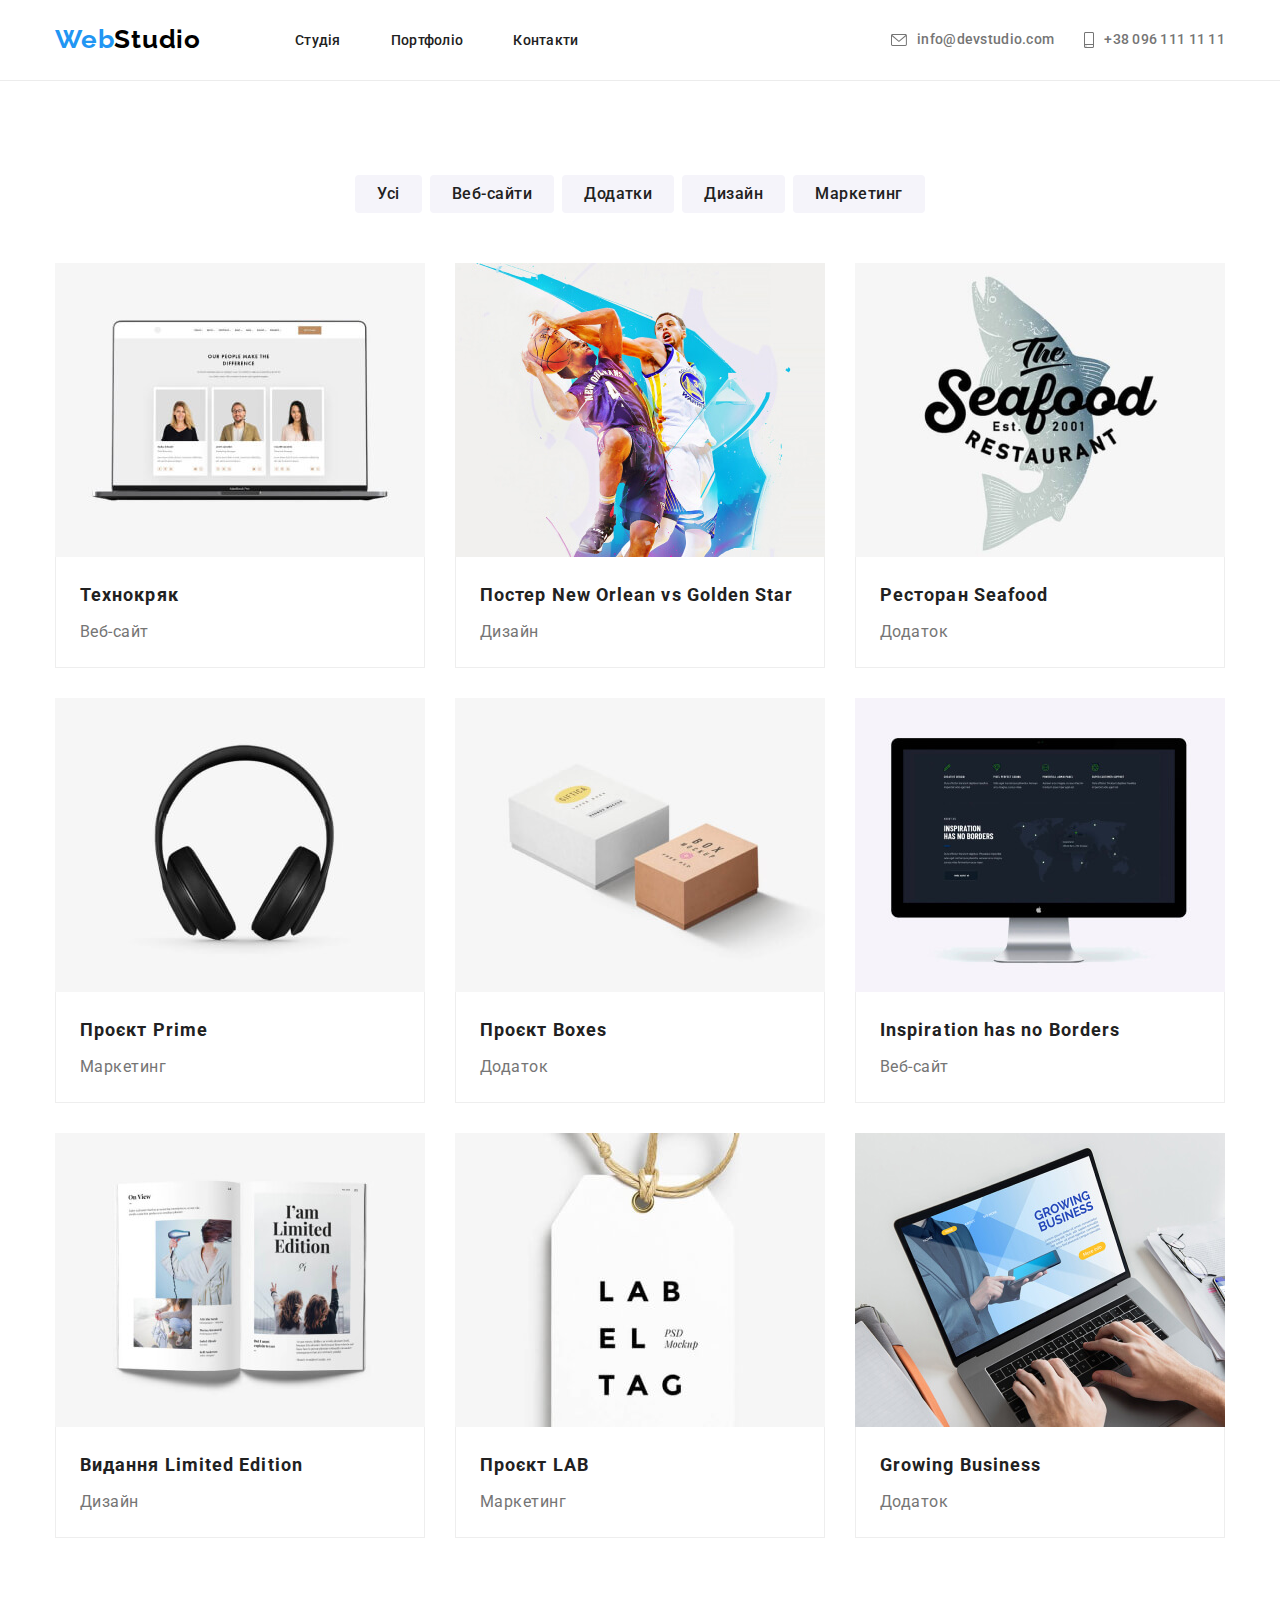
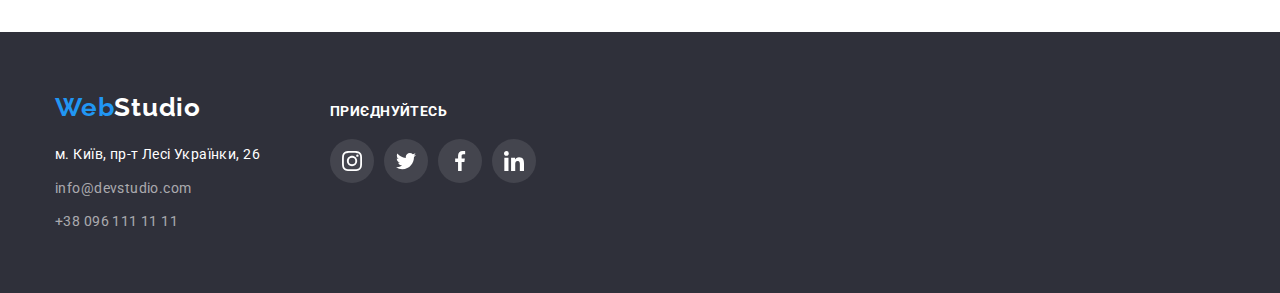
==== portfolio.html @ efcede11 "Initial commit" ====
<!DOCTYPE html>
<html lang="uk">

<head>
    <meta charset="UTF-8">
    <meta http-equiv="X-UA-Compatible" content="IE=edge">
    <meta name="viewport" content="width=device-width, initial-scale=1.0">
    <title>Portfolio</title>
    <link rel="preconnect" href="https://fonts.googleapis.com">
    <link rel="preconnect" href="https://fonts.gstatic.com" crossorigin>
    <link href="https://fonts.gstatic.com" rel="styleshheet">
    <link
        href="https://fonts.googleapis.com/css2?family=Raleway:wght@700&family=Roboto:wght@400;500;700;900&display=swap"
        rel="stylesheet">
    <link rel="stylesheet"
        href="https://cdnjs.cloudflare.com/ajax/libs/modern-normalize/1.0.0/modern-normalize.min.css">
    <link rel="stylesheet" href="./css/styles.css">
    <link rel="stylesheet" href="./css/styles.css">
</head>


<!--head-->

<header class="border">

    <div class="container">
        <nav class="menu">
            <a class="logo-sait" href="./index.html"> <span style="color: #2196F3;">Web</span>Studio
            </a>
            <ul class="nav-item">
                <li class="item"><a class="nav-item-text" href="./index.html">Студія</a></li>
                <li class="item"><a class="nav-item-text" href="./portfolio.html">Портфоліо</a></li>
                <li class="item"><a class="nav-item-text" href="#">Контакти</a></li>
            </ul>

            <ul class="conts">

                <li class="contacts-item">

                    <a class="contacts-text" href="mailto:info@devstudio.com">
                        <svg class="icon-heder wewr " Width="16" Height="12">
                            <use href="./img/symbol-defs.svg#icon-mail"></use>
                        </svg>

                        info@devstudio.com
                    </a>
                </li>

                <li class="contacts-item">

                    <a class="contacts-text" href="tel:+380961111111">
                        <svg class="icon-heder wewr " Width="10" Height="16">
                            <use href="./img/symbol-defs.svg#icon-tel"></use>
                        </svg>
                        +38 096 111 11 11
                    </a>
                </li>
            </ul>
        </nav>
    </div>

</header>


<main>
    <section class="prodjects">

        <div class=container>
            <ul class="batton-portfolio">
                <li class="qq"><button class="portfolio-batton" type="button">Усі</button></li>
                <li class="qq"><button class="portfolio-batton" type="button">Веб-сайти</button></li>
                <li class="qq"><button class="portfolio-batton" type="button">Додатки</button></li>
                <li class="qq"><button class="portfolio-batton" type="button">Дизайн</button></li>
                <li class="qq"><button class="portfolio-batton" type="button">Маркетинг</button></li>
            </ul>

            <ul class="img">

                <li class="img-shad">
                    <a class="img-shad-top" href="#" target="_blank">
                        <img class="img-top" src="./img/texnocryk.jpg" alt="технокряк" width="370" height="294">
                        <div class="img-structur">
                            <h3 class="project-text">Технокряк</h3>
                            <p class="work">Веб-сайт</p>
                        </div>
                    </a>
                </li>

                <li class="img-shad">
                    <a class="img-shad-top" href="#" target="_blank">
                        <img class="img-top" src="./img/basketball.jpg" alt="баскетбол" width="370" height="294">
                        <div class="img-structur">
                            <h3 class="project-text">Постер New Orlean vs Golden Star</h3>
                            <p class="work">Дизайн</p>
                        </div>
                    </a>
                </li>


                <li class="img-shad">
                    <a class="img-shad-top" href="#" target="_blank">
                        <img class="img-top" src="./img/seafood.jpg" alt="морськаеда" width="370" height="294">
                        <div class="img-structur">
                            <h3 class="project-text">Ресторан Seafood</h3>
                            <p class="work">Додаток</p>
                        </div>
                    </a>
                </li>

                <li class="img-shad">
                    <a class="img-shad-top" href="#" target="_blank">
                        <img class="img-top" src="./img/headphones.jpg" alt="навушники" width="370" height="294">
                        <div class="img-structur">
                            <h3 class="project-text">Проєкт Prime</h3>
                            <p class="work">Маркетинг</p>
                        </div>
                    </a>

                </li>

                <li class="img-shad">
                    <a class="img-shad-top" href="#" target="_blank">
                        <img class="img-top" src="./img/boxes.jpg" alt="коробки" width="370" height="294">
                        <div class="img-structur">
                            <h3 class="project-text">Проєкт Boxes</h3>
                            <p class="work">Додаток</p>
                        </div>
                    </a>

                </li>

                <li class="img-shad">
                    <a class="img-shad-top" href="#" target="_blank">
                        <img class="img-top" src="./img/imac.jpg" alt="аймак" width="370" height="294">
                        <div class="img-structur">
                            <h3 class="project-text">Inspiration has no Borders</h3>
                            <p class="work">Веб-сайт</p>
                        </div>
                    </a>
                </li>

                <li class="img-shad">
                    <a class="img-shad-top" href="#" target="_blank">
                        <img class="img-top" src="./img/book.jpg" alt="книга" width="370" height="294">
                        <div class="img-structur">
                            <h3 class="project-text">Видання Limited Edition</h3>
                            <p class="work">Дизайн</p>
                        </div>
                    </a>
                </li>

                <li class="img-shad">
                    <a class="img-shad-top" href="#" target="_blank">
                        <img class="img-top" src="./img/lab.jpg" alt="лаб" width="370" height="294">
                        <div class="img-structur">
                            <h3 class="project-text">Проєкт LAB</h3>
                            <p class="work">Маркетинг</p>
                        </div>
                    </a>
                </li>

                <li class="img-shad">
                    <a class="img-shad-top" href="#" target="_blank">
                        <img class="img-top" src="./img/notebook.jpg" alt="ноутбук" width="370" height="294">
                        <div class="img-structur">
                            <h3 class="project-text">Growing Business</h3>
                            <p class="work">Додаток</p>
                        </div>
                    </a>
                </li>

            </ul>
        </div>
    </section>


</main>

<footer class="address">
    <div class="container">
        <div class="footer-socials">
            <div class="adress-items">
                <a class="logo-nav-address" href="./index.html"> <span style="color: #2196F3;">Web</span>Studio </a>


                <ul class="contacts">
                    <li class="cont"><a class="cont-address-text" href="https://goo.gl/maps/hf1jpu9bbmZNbc6U8"
                            target="_blank" rel="noopener norreffer">м. Київ, пр-т Лесі
                            Українки, 26</a></li>
                    <li class="cont"><a class="cont-mail-text" href="mailto:info@devstudio.com">info@devstudio.com</a>
                    </li>
                    <li class="cont"><a class="cont-tel-tex" href="tel:+380961111111">+38 096 111 11 11</a></li>
                </ul>


            </div>



            <div class="conect-items">
                <p>приєднуйтесь</p>
                <ul class="connect-list">
                    <li class="connect-item">
                        <a href="#" class="connect-link">

                            <svg width=20 height=20>
                                <use href="./img/symbol-social.svg#icon-instagram"></use>
                            </svg>

                        </a>
                    </li>

                    <li class="connect-item">
                        <a href="#" class="connect-link">

                            <svg width=20 height=20>
                                <use href="./img/symbol-social.svg#icon-twitter"></use>
                            </svg>

                        </a>
                    </li>

                    <li class="connect-item">
                        <a href="#" class="connect-link">

                            <svg width=20 height=20>
                                <use href="./img/symbol-social.svg#icon-facebook"></use>
                            </svg>

                        </a>
                    </li>

                    <li class="connect-item">
                        <a href="#" class="connect-link">

                            <svg width=20 height=20>
                                <use href="./img/symbol-social.svg#icon-linkedin"></use>
                            </svg>

                        </a>
                    </li>


                </ul>


            </div>
        </div>

</footer>

</body>

</html>
---- css/styles.css ----
:root {
  --best-color1: #2196f3;
  --best-color2: #f5f5f5;
  --best-color3: #212121;
  --best-color4: #757575;
  --best-color5: #f5f4fa;
  --best-color6: #2f303a;
  --best-color7: #000000;
  --best-color8: #ffffff;
  --best-color9: #ffffff99;
  --best-color10: #e60909;
}

/* reset */
h1,
h2,
h3,
h4,
h5,
h6,
p,
ul {
  margin: 0;
  padding: 0;
}
body {
  background-color: var(--best-color8);
  font-family: "Roboto", sans-serif;
  color: var(--best-color3);
  text-decoration: none;
}
.border {
  border-bottom-width: 1px;
  border-bottom-style: solid;
  border-bottom-color: #ececec;
}

.container {
  width: 1200px;
  margin: 0 auto;
  padding-left: 15px;
  padding-right: 15px;
}
.menu {
  display: flex;
  align-items: center;
  margin: auto;
}

.logo-sait {
  padding-top: 24px;
  padding-bottom: 25px;
  display: flex;
  font-family: "Raleway", sans-serif;
  font-size: 26px;
  font-weight: 700;
  line-height: 1.19;
  letter-spacing: 0.03em;
  color: var(--best-color7);
  text-decoration: none;
  font-style: normal;
  line-height: 31px;
}

.nav-item {
  margin-left: 94px;
  font-weight: 500;
  align-items: center;
  display: flex;
  list-style-type: none;
}
.nav-item-text {
  font-family: "Roboto", sans-serif;
  text-decoration: none;
  color: var(--best-color3);
  font-style: normal;
  font-size: 14px;
  line-height: 1.14;
  letter-spacing: 0.02em;
}
.nav-item .item + .item {
  margin-left: 50px;
}
.nav-item-text:focus {
  color: var(--best-color1);
}
.nav-item-text:hover {
  color: var(--best-color1);
}

/* mail-tel*/

.conts {
  margin-left: auto;
  display: flex;
  align-items: center;
}
.conts .contacts-item + .contacts-item{
margin-left: 30px;
}

.conect-items {
  display: inline-block;
  text-decoration: none;
  
}

.contacts-text {
  fill: #757575;
  display: flex;
  align-items: center;
  text-decoration: none;
  font-family: "Roboto", sans-serif;
  font-size: 14px;
  font-weight: 500;
  line-height: 1.14;
  letter-spacing: 0.02em;
  text-align: left;
  color: var(--best-color4);
}


li.contacts-item {
  list-style-type: none;
}

.icon-heder {
  color: #757575;
  display: flex;
  align-items: center;
}
.wewr{
  margin-right: 10px;
}
.contacts-text:hover {
  fill: #2196f3;
  color: var(--best-color1);
}

.contacts-text:focus {
  fill: #2196f3;
  color: var(--best-color1);
}
.hero-section {
}
.hero-section {
  background-color:#c4c4c4;
  background-image:linear-gradient(rgba(47, 48, 58, 0.4), rgba( 47, 48, 58, 0.4)), url(../img/team.jpg);
  border-top-width: 3px;
  display: block;
  text-align: center;
  padding-top: 200px;
  padding-bottom: 200px;
  margin: 0 auto;
}

.hero-text {
  text-transform: uppercase;
  color: white;
  font-size: 44px;
  font-weight: 900;
  line-height: 1.36;
  letter-spacing: 0.06em;
  text-align: center;
  max-width: 696px;
  margin: auto;
}

/* Ефективні рішення для вашого бізнесу */
.main-batton {
  background-color: var(--best-color6);
  display: block;
  margin: 0 auto;
  font-family: "roboto";
  border-radius: 4px;
  background-color: var(--best-color1);
  border-color: var(--brand-color1);
  color: var(--best-color2);
  padding: 15px 32px;
  font-size: 16px;
  font-weight: 700;
  line-height: 1.87;
  letter-spacing: 0.06em;
  text-align: center;
  text-decoration: none;
  cursor: pointer;
  text-decoration: none;
  margin-top: 30px;
  border: none;
  box-shadow: 0px 4px 4px rgba(0, 0, 0, 0.15);
}
.main-batton:focus {
  border-radius: 4px;
  background-color: #188ce8;
}
.main-batton:hover {
  background-color: #188ce8;
  box-shadow: 0px 4px 4px rgba(0, 0, 0, 0.15);
}
.main-batton:active {
  background-color: #188ce8;
}

.marker {
  gap: 30px;
  display: flex;
  list-style-type: none;
}
.peculiarities {
  padding-bottom: 94px;
  padding-top: 94px;
  display: block;
}

/*Чим ми займаємося */

.icon-rectangle {
  padding: 25px 102px 25px 102px;
  width: 270px;
  height: 120px;
  background: #f5f4fa;
  border-radius: 4px;
}
.What {
  padding-bottom: 94px;
}
.h3-text {
  margin-top: 30px;
  font-family: "Roboto", sans-serif;
  font-size: 14px;
  font-weight: 700;
  line-height: 1.14;
  letter-spacing: 0.03em;
  text-align: left;
  color: var(--best-color3);
  text-transform: uppercase;
  margin-bottom: 10px;
}

.p {
  font-family: "Roboto", sans-serif;
  font-size: 14px;
  line-height: 1.71;
  letter-spacing: 0.03em;
  text-align: left;
  color: var(--best-color4);
  width: 270px;
}
.foto {
  gap: 30px;
}
.h2-text {
  margin-bottom: 50px;
  font-family: "Roboto", sans-serif;
  font-size: 36px;
  font-weight: 700;
  line-height: 1.16;
  letter-spacing: 0.03em;
  text-align: center;
  color: var(--best-color3);
  text-align: center;
}

.product-thumb {
  position: relative;
}

.product-thumb::before {
  display: inline-block;
  position: absolute;
  content: "";
  width: 100%;
  height: 70px;
  bottom: 0%;
  background-color: rgba(47, 48, 58, 0.8);
}
.decor-img {
  width: 156px;
  height: 16px;
  display: inline-block;
  bottom: 0%;

  font-family: "Roboto";
  font-style: normal;
  font-weight: 700;
  font-size: 14px;
  line-height: 16px;
  text-align: center;
  letter-spacing: 0.03em;
  text-transform: uppercase;

  color: red;

  position: absolute;
}

/* Наша команда*/

.team {
  padding-top: 94px;
  padding-bottom: 94px;
}

.team-foto {
  box-shadow: 0px 1px 3px rgba(0, 0, 0, 0.12), 0px 1px 1px rgba(0, 0, 0, 0.14),
    0px 2px 1px rgba(0, 0, 0, 0.2);
  border-radius: 0px 0px 4px 4px;
  background-color: #ffffff;
  list-style-type: none;
}
.rrr {
  gap: 30px;
  display: flex;
}
.our-team {
  font-family: "Roboto", sans-serif;
  font-size: 36px;
  font-weight: 700;
  line-height: 1.16;
  letter-spacing: 0.03em;
  text-align: center;
  color: var(--best-color3);
  margin-bottom: 50px;
}
.name-team {
  padding-top: 30px;
  margin-bottom: 10px;
  font-family: "Roboto", sans-serif;
  font-size: 16px;
  font-weight: 500;
  line-height: 1.18;
  letter-spacing: 0.03em;
  text-align: center;
  color: var(--best-color3);
}
.team-professions {
  font-family: "Roboto", sans-serif;
  font-size: 16px;
  font-weight: 400;
  line-height: 1.18;
  letter-spacing: 0.03em;
  text-align: center;
  color: var(--best-color4);
}
.address {
  padding-top: 60px;
  padding-bottom: 60px;
  background-color: var(--best-color6);
}
.logo-nav-address {
  font-family: "Raleway", sans-serif;
  font-size: 26px;
  font-weight: 700;
  line-height: 1.19;
  letter-spacing: 0.03em;
  text-align: left;
  color: var(--best-color8);
  text-decoration: none;
  font-style: normal;
  margin-bottom: 20px;
  display: block;
}
.contacts {
  list-style-type: none;
  font-style: normal;
  display: block;
}

.cont-address-text {
  text-decoration: none;
  font-family: "Roboto", sans-serif;
  font-size: 14px;
  font-weight: 400;
  line-height: 1.71;
  letter-spacing: 0.03em;
  text-align: left;
  color: var(--best-color8);
}
.contacts :not(:last-child) {
  margin-bottom: 9px;
}

.cont-mail-text {
  text-decoration: none;
  height: 21px;
  width: 231px;
  left: 215px;
  top: 2235px;
  border-radius: nullpx;
  color: var(--best-color9);
  font-family: "Roboto", sans-serif;
  font-style: normal;
  font-weight: 400;
  font-size: 14px;
  line-height: 24px;
  letter-spacing: 0.03em;
}
.cont-tel-tex {
  text-decoration: none;
  height: 21px;
  width: 231px;
  left: 215px;
  top: 2235px;
  border-radius: nullpx;
  color: var(--best-color9);
  font-family: "Roboto", sans-serif;
  font-style: normal;
  font-weight: 400;
  font-size: 14px;
  line-height: 24px;

  letter-spacing: 0.03em;
}
.batton-portfolio {
  display: block;
  justify-content: center;
  display: flex;
  list-style-type: none;
  margin-bottom: 50px;
}
.prodjects {
  padding-top: 94px;
  padding-bottom: 94px;
}
.portfolio-batton:hover {
  color: var(--best-color8);
  background-color: var(--best-color1);
}
.portfolio-batton:active {
  cursor: pointer;
  color: var(--best-color8);
  background-color: var(--best-color1);
  font-family: "Roboto", sans-serif;
  font-size: 16px;
  font-weight: 500;
  line-height: 1.62;
  letter-spacing: 0.03em;
  text-align: center;
  border-style: none;
}
.portfolio-batton {
  border-radius: 4px;
  padding-left: 22px;
  padding-right: 22px;
  padding-top: 6px;
  padding-bottom: 6px;
  background-color: var(--best-color5);
  font-family: "Roboto", sans-serif;
  font-size: 16px;
  font-weight: 500;
  line-height: 1.62;
  letter-spacing: 0.03em;
  text-align: center;
  color: var(--best-color3);
  cursor: pointer;
  border: none;
}
.portfolio-batton:hover {
  box-shadow: 0px 3px 1px rgba(0, 0, 0, 0.1), 0px 1px 2px rgba(0, 0, 0, 0.08),
    0px 2px 2px rgba(0, 0, 0, 0.12);
}
.batton-portfolio .qq + .qq {
  margin-left: 8px;
}
.portfolio-batton:focus {
  border-radius: 4px;
  color: var(--best-color8);
  background-color: var(--best-color1);
}

.img {
  flex-wrap: wrap;
  display: flex;
  list-style-type: none;
  gap: 30px;
}
.img-shad-top {
  list-style-type: none;
  text-decoration: none;
  display: block;
}
.img-shad-top:hover {
  box-shadow: 0px 1px 1px rgba(0, 0, 0, 0.12), 0px 4px 4px rgba(0, 0, 0, 0.06),
    1px 4px 6px rgba(0, 0, 0, 0.16);
}

.img-shad-top:focus {
  box-shadow: 0px 1px 1px rgba(0, 0, 0, 0.12), 0px 4px 4px rgba(0, 0, 0, 0.06),
    1px 4px 6px rgba(0, 0, 0, 0.16);
}

.img-top {
  display: block;
  max-width: 100%;
  height: auto;
}
.img-structur {
  padding: 20px 24px;
  border: 1px solid #eeeeee;
  border-top: none;
}
.project-text {
  font-family: "Roboto", sans-serif;
  font-size: 18px;
  font-weight: 700;
  line-height: 2;
  letter-spacing: 0.06em;
  text-align: left;
  color: var(--best-color3);
}
.work {
  margin-top: 4px;
  font-family: "Roboto", sans-serif;
  font-size: 16px;
  font-weight: 400;
  line-height: 1.87;
  letter-spacing: 0.03em;
  text-align: left;
  color: var(--best-color4);
}

.foto {
  display: flex;
  list-style-type: none;
}
.team {
  background-color: var(--best-color5);
}

.one {
  flex: content;
}

.clients-list {
  display: flex;
  justify-content: center;
  align-items: center;
  gap: 30px;
  list-style: none;
  margin: 0;
  padding: 0;
  border: 0;
  font-size: 100%;
  font: inherit;
  vertical-align: baseline;
}
.clients {
}
/* постійнй кклієнти*/

.ikn {
  padding-top: 94px;
  padding-bottom: 94px;
}

.ikns {
  margin-bottom: 50px;
  text-align: center;
  font-family: "Roboto";
  font-style: normal;
  font-weight: 700;
  font-size: 36px;
  line-height: 42px;
  text-align: center;
  letter-spacing: 0.03em;

  color: #212121;
}

.clients-link {
  cursor: pointer;
  border: 1px solid #afb1b8;
  border-radius: 4px;
  display: flex;
  justify-content: center;
  align-items: center;
  fill: #afb1b8;
  width: 170px;
  height: 92px;
}
.clients-link:focus {
  border: 1px solid #2196f3;
  fill: #2196f3;
}
.clients-link:hover {
  border: 1px solid #2196f3;
  fill: #2196f3;
}

.team-socials {
  gap: 10px;
  list-style: none;
  display: flex;
  justify-content: center;
  margin: 16px 0px 30px 0px;
}
.team-socials-item {
  width: 44px;
  height: 44px;
}
.team-socials-link {
  display: flex;
  justify-content: center;
  align-items: center;
  width: 100%;
  height: 100%;
  background-color: #ffffff;
  border-radius: 50%;
}
.team-socials-icon {
  fill: #afb1b8;
}
.team-socials-icon:hover {
  fill: #ffffff;
}
.team-socials-link:hover {
  background-color: #2196f3;
}
.team-socials-link:hover .team-socials-icon {
  fill: #ffffff;
}
.team-socials-link:focus .team-socials-icon {
  fill: #ffffff;
}
.team-socials-link:focus {
  background-color: #2196f3;
}

.footer-socials {
  display: flex;
  align-items: baseline;
}

.adress-items {
margin-right: 70px;
}
.conect-items  {
  color: white;
  text-transform: uppercase;
  font-family: Roboto;
  font-size: 14px;
  font-weight: 700;
  line-height: 16px;
  letter-spacing: 0.03em;
  text-align: left;
}
.connect-list {
  list-style: none;
  display: flex;
  margin-top: 20px;
  gap: 10px;
}
.connect-link {
  fill: white;
  border-radius: 50%;
  background-color: #ffffff1a;
  padding: 12;
  display: flex;
  padding: 12px;
  margin: 0px;
}
.connect-link:hover {
  background-color: #2196f3;
}
.connect-link:focus {
  background-color: #2196f3;
}
---- css/styles.css ----
:root {
  --best-color1: #2196f3;
  --best-color2: #f5f5f5;
  --best-color3: #212121;
  --best-color4: #757575;
  --best-color5: #f5f4fa;
  --best-color6: #2f303a;
  --best-color7: #000000;
  --best-color8: #ffffff;
  --best-color9: #ffffff99;
  --best-color10: #e60909;
}

/* reset */
h1,
h2,
h3,
h4,
h5,
h6,
p,
ul {
  margin: 0;
  padding: 0;
}
body {
  background-color: var(--best-color8);
  font-family: "Roboto", sans-serif;
  color: var(--best-color3);
  text-decoration: none;
}
.border {
  border-bottom-width: 1px;
  border-bottom-style: solid;
  border-bottom-color: #ececec;
}

.container {
  width: 1200px;
  margin: 0 auto;
  padding-left: 15px;
  padding-right: 15px;
}
.menu {
  display: flex;
  align-items: center;
  margin: auto;
}

.logo-sait {
  padding-top: 24px;
  padding-bottom: 25px;
  display: flex;
  font-family: "Raleway", sans-serif;
  font-size: 26px;
  font-weight: 700;
  line-height: 1.19;
  letter-spacing: 0.03em;
  color: var(--best-color7);
  text-decoration: none;
  font-style: normal;
  line-height: 31px;
}

.nav-item {
  margin-left: 94px;
  font-weight: 500;
  align-items: center;
  display: flex;
  list-style-type: none;
}
.nav-item-text {
  font-family: "Roboto", sans-serif;
  text-decoration: none;
  color: var(--best-color3);
  font-style: normal;
  font-size: 14px;
  line-height: 1.14;
  letter-spacing: 0.02em;
}
.nav-item .item + .item {
  margin-left: 50px;
}
.nav-item-text:focus {
  color: var(--best-color1);
}
.nav-item-text:hover {
  color: var(--best-color1);
}

/* mail-tel*/

.conts {
  margin-left: auto;
  display: flex;
  align-items: center;
}
.conts .contacts-item + .contacts-item{
margin-left: 30px;
}

.conect-items {
  display: inline-block;
  text-decoration: none;
  
}

.contacts-text {
  fill: #757575;
  display: flex;
  align-items: center;
  text-decoration: none;
  font-family: "Roboto", sans-serif;
  font-size: 14px;
  font-weight: 500;
  line-height: 1.14;
  letter-spacing: 0.02em;
  text-align: left;
  color: var(--best-color4);
}


li.contacts-item {
  list-style-type: none;
}

.icon-heder {
  color: #757575;
  display: flex;
  align-items: center;
}
.wewr{
  margin-right: 10px;
}
.contacts-text:hover {
  fill: #2196f3;
  color: var(--best-color1);
}

.contacts-text:focus {
  fill: #2196f3;
  color: var(--best-color1);
}
.hero-section {
}
.hero-section {
  background-color:#c4c4c4;
  background-image:linear-gradient(rgba(47, 48, 58, 0.4), rgba( 47, 48, 58, 0.4)), url(../img/team.jpg);
  border-top-width: 3px;
  display: block;
  text-align: center;
  padding-top: 200px;
  padding-bottom: 200px;
  margin: 0 auto;
}

.hero-text {
  text-transform: uppercase;
  color: white;
  font-size: 44px;
  font-weight: 900;
  line-height: 1.36;
  letter-spacing: 0.06em;
  text-align: center;
  max-width: 696px;
  margin: auto;
}

/* Ефективні рішення для вашого бізнесу */
.main-batton {
  background-color: var(--best-color6);
  display: block;
  margin: 0 auto;
  font-family: "roboto";
  border-radius: 4px;
  background-color: var(--best-color1);
  border-color: var(--brand-color1);
  color: var(--best-color2);
  padding: 15px 32px;
  font-size: 16px;
  font-weight: 700;
  line-height: 1.87;
  letter-spacing: 0.06em;
  text-align: center;
  text-decoration: none;
  cursor: pointer;
  text-decoration: none;
  margin-top: 30px;
  border: none;
  box-shadow: 0px 4px 4px rgba(0, 0, 0, 0.15);
}
.main-batton:focus {
  border-radius: 4px;
  background-color: #188ce8;
}
.main-batton:hover {
  background-color: #188ce8;
  box-shadow: 0px 4px 4px rgba(0, 0, 0, 0.15);
}
.main-batton:active {
  background-color: #188ce8;
}

.marker {
  gap: 30px;
  display: flex;
  list-style-type: none;
}
.peculiarities {
  padding-bottom: 94px;
  padding-top: 94px;
  display: block;
}

/*Чим ми займаємося */

.icon-rectangle {
  padding: 25px 102px 25px 102px;
  width: 270px;
  height: 120px;
  background: #f5f4fa;
  border-radius: 4px;
}
.What {
  padding-bottom: 94px;
}
.h3-text {
  margin-top: 30px;
  font-family: "Roboto", sans-serif;
  font-size: 14px;
  font-weight: 700;
  line-height: 1.14;
  letter-spacing: 0.03em;
  text-align: left;
  color: var(--best-color3);
  text-transform: uppercase;
  margin-bottom: 10px;
}

.p {
  font-family: "Roboto", sans-serif;
  font-size: 14px;
  line-height: 1.71;
  letter-spacing: 0.03em;
  text-align: left;
  color: var(--best-color4);
  width: 270px;
}
.foto {
  gap: 30px;
}
.h2-text {
  margin-bottom: 50px;
  font-family: "Roboto", sans-serif;
  font-size: 36px;
  font-weight: 700;
  line-height: 1.16;
  letter-spacing: 0.03em;
  text-align: center;
  color: var(--best-color3);
  text-align: center;
}

.product-thumb {
  position: relative;
}

.product-thumb::before {
  display: inline-block;
  position: absolute;
  content: "";
  width: 100%;
  height: 70px;
  bottom: 0%;
  background-color: rgba(47, 48, 58, 0.8);
}
.decor-img {
  width: 156px;
  height: 16px;
  display: inline-block;
  bottom: 0%;

  font-family: "Roboto";
  font-style: normal;
  font-weight: 700;
  font-size: 14px;
  line-height: 16px;
  text-align: center;
  letter-spacing: 0.03em;
  text-transform: uppercase;

  color: red;

  position: absolute;
}

/* Наша команда*/

.team {
  padding-top: 94px;
  padding-bottom: 94px;
}

.team-foto {
  box-shadow: 0px 1px 3px rgba(0, 0, 0, 0.12), 0px 1px 1px rgba(0, 0, 0, 0.14),
    0px 2px 1px rgba(0, 0, 0, 0.2);
  border-radius: 0px 0px 4px 4px;
  background-color: #ffffff;
  list-style-type: none;
}
.rrr {
  gap: 30px;
  display: flex;
}
.our-team {
  font-family: "Roboto", sans-serif;
  font-size: 36px;
  font-weight: 700;
  line-height: 1.16;
  letter-spacing: 0.03em;
  text-align: center;
  color: var(--best-color3);
  margin-bottom: 50px;
}
.name-team {
  padding-top: 30px;
  margin-bottom: 10px;
  font-family: "Roboto", sans-serif;
  font-size: 16px;
  font-weight: 500;
  line-height: 1.18;
  letter-spacing: 0.03em;
  text-align: center;
  color: var(--best-color3);
}
.team-professions {
  font-family: "Roboto", sans-serif;
  font-size: 16px;
  font-weight: 400;
  line-height: 1.18;
  letter-spacing: 0.03em;
  text-align: center;
  color: var(--best-color4);
}
.address {
  padding-top: 60px;
  padding-bottom: 60px;
  background-color: var(--best-color6);
}
.logo-nav-address {
  font-family: "Raleway", sans-serif;
  font-size: 26px;
  font-weight: 700;
  line-height: 1.19;
  letter-spacing: 0.03em;
  text-align: left;
  color: var(--best-color8);
  text-decoration: none;
  font-style: normal;
  margin-bottom: 20px;
  display: block;
}
.contacts {
  list-style-type: none;
  font-style: normal;
  display: block;
}

.cont-address-text {
  text-decoration: none;
  font-family: "Roboto", sans-serif;
  font-size: 14px;
  font-weight: 400;
  line-height: 1.71;
  letter-spacing: 0.03em;
  text-align: left;
  color: var(--best-color8);
}
.contacts :not(:last-child) {
  margin-bottom: 9px;
}

.cont-mail-text {
  text-decoration: none;
  height: 21px;
  width: 231px;
  left: 215px;
  top: 2235px;
  border-radius: nullpx;
  color: var(--best-color9);
  font-family: "Roboto", sans-serif;
  font-style: normal;
  font-weight: 400;
  font-size: 14px;
  line-height: 24px;
  letter-spacing: 0.03em;
}
.cont-tel-tex {
  text-decoration: none;
  height: 21px;
  width: 231px;
  left: 215px;
  top: 2235px;
  border-radius: nullpx;
  color: var(--best-color9);
  font-family: "Roboto", sans-serif;
  font-style: normal;
  font-weight: 400;
  font-size: 14px;
  line-height: 24px;

  letter-spacing: 0.03em;
}
.batton-portfolio {
  display: block;
  justify-content: center;
  display: flex;
  list-style-type: none;
  margin-bottom: 50px;
}
.prodjects {
  padding-top: 94px;
  padding-bottom: 94px;
}
.portfolio-batton:hover {
  color: var(--best-color8);
  background-color: var(--best-color1);
}
.portfolio-batton:active {
  cursor: pointer;
  color: var(--best-color8);
  background-color: var(--best-color1);
  font-family: "Roboto", sans-serif;
  font-size: 16px;
  font-weight: 500;
  line-height: 1.62;
  letter-spacing: 0.03em;
  text-align: center;
  border-style: none;
}
.portfolio-batton {
  border-radius: 4px;
  padding-left: 22px;
  padding-right: 22px;
  padding-top: 6px;
  padding-bottom: 6px;
  background-color: var(--best-color5);
  font-family: "Roboto", sans-serif;
  font-size: 16px;
  font-weight: 500;
  line-height: 1.62;
  letter-spacing: 0.03em;
  text-align: center;
  color: var(--best-color3);
  cursor: pointer;
  border: none;
}
.portfolio-batton:hover {
  box-shadow: 0px 3px 1px rgba(0, 0, 0, 0.1), 0px 1px 2px rgba(0, 0, 0, 0.08),
    0px 2px 2px rgba(0, 0, 0, 0.12);
}
.batton-portfolio .qq + .qq {
  margin-left: 8px;
}
.portfolio-batton:focus {
  border-radius: 4px;
  color: var(--best-color8);
  background-color: var(--best-color1);
}

.img {
  flex-wrap: wrap;
  display: flex;
  list-style-type: none;
  gap: 30px;
}
.img-shad-top {
  list-style-type: none;
  text-decoration: none;
  display: block;
}
.img-shad-top:hover {
  box-shadow: 0px 1px 1px rgba(0, 0, 0, 0.12), 0px 4px 4px rgba(0, 0, 0, 0.06),
    1px 4px 6px rgba(0, 0, 0, 0.16);
}

.img-shad-top:focus {
  box-shadow: 0px 1px 1px rgba(0, 0, 0, 0.12), 0px 4px 4px rgba(0, 0, 0, 0.06),
    1px 4px 6px rgba(0, 0, 0, 0.16);
}

.img-top {
  display: block;
  max-width: 100%;
  height: auto;
}
.img-structur {
  padding: 20px 24px;
  border: 1px solid #eeeeee;
  border-top: none;
}
.project-text {
  font-family: "Roboto", sans-serif;
  font-size: 18px;
  font-weight: 700;
  line-height: 2;
  letter-spacing: 0.06em;
  text-align: left;
  color: var(--best-color3);
}
.work {
  margin-top: 4px;
  font-family: "Roboto", sans-serif;
  font-size: 16px;
  font-weight: 400;
  line-height: 1.87;
  letter-spacing: 0.03em;
  text-align: left;
  color: var(--best-color4);
}

.foto {
  display: flex;
  list-style-type: none;
}
.team {
  background-color: var(--best-color5);
}

.one {
  flex: content;
}

.clients-list {
  display: flex;
  justify-content: center;
  align-items: center;
  gap: 30px;
  list-style: none;
  margin: 0;
  padding: 0;
  border: 0;
  font-size: 100%;
  font: inherit;
  vertical-align: baseline;
}
.clients {
}
/* постійнй кклієнти*/

.ikn {
  padding-top: 94px;
  padding-bottom: 94px;
}

.ikns {
  margin-bottom: 50px;
  text-align: center;
  font-family: "Roboto";
  font-style: normal;
  font-weight: 700;
  font-size: 36px;
  line-height: 42px;
  text-align: center;
  letter-spacing: 0.03em;

  color: #212121;
}

.clients-link {
  cursor: pointer;
  border: 1px solid #afb1b8;
  border-radius: 4px;
  display: flex;
  justify-content: center;
  align-items: center;
  fill: #afb1b8;
  width: 170px;
  height: 92px;
}
.clients-link:focus {
  border: 1px solid #2196f3;
  fill: #2196f3;
}
.clients-link:hover {
  border: 1px solid #2196f3;
  fill: #2196f3;
}

.team-socials {
  gap: 10px;
  list-style: none;
  display: flex;
  justify-content: center;
  margin: 16px 0px 30px 0px;
}
.team-socials-item {
  width: 44px;
  height: 44px;
}
.team-socials-link {
  display: flex;
  justify-content: center;
  align-items: center;
  width: 100%;
  height: 100%;
  background-color: #ffffff;
  border-radius: 50%;
}
.team-socials-icon {
  fill: #afb1b8;
}
.team-socials-icon:hover {
  fill: #ffffff;
}
.team-socials-link:hover {
  background-color: #2196f3;
}
.team-socials-link:hover .team-socials-icon {
  fill: #ffffff;
}
.team-socials-link:focus .team-socials-icon {
  fill: #ffffff;
}
.team-socials-link:focus {
  background-color: #2196f3;
}

.footer-socials {
  display: flex;
  align-items: baseline;
}

.adress-items {
margin-right: 70px;
}
.conect-items  {
  color: white;
  text-transform: uppercase;
  font-family: Roboto;
  font-size: 14px;
  font-weight: 700;
  line-height: 16px;
  letter-spacing: 0.03em;
  text-align: left;
}
.connect-list {
  list-style: none;
  display: flex;
  margin-top: 20px;
  gap: 10px;
}
.connect-link {
  fill: white;
  border-radius: 50%;
  background-color: #ffffff1a;
  padding: 12;
  display: flex;
  padding: 12px;
  margin: 0px;
}
.connect-link:hover {
  background-color: #2196f3;
}
.connect-link:focus {
  background-color: #2196f3;
}
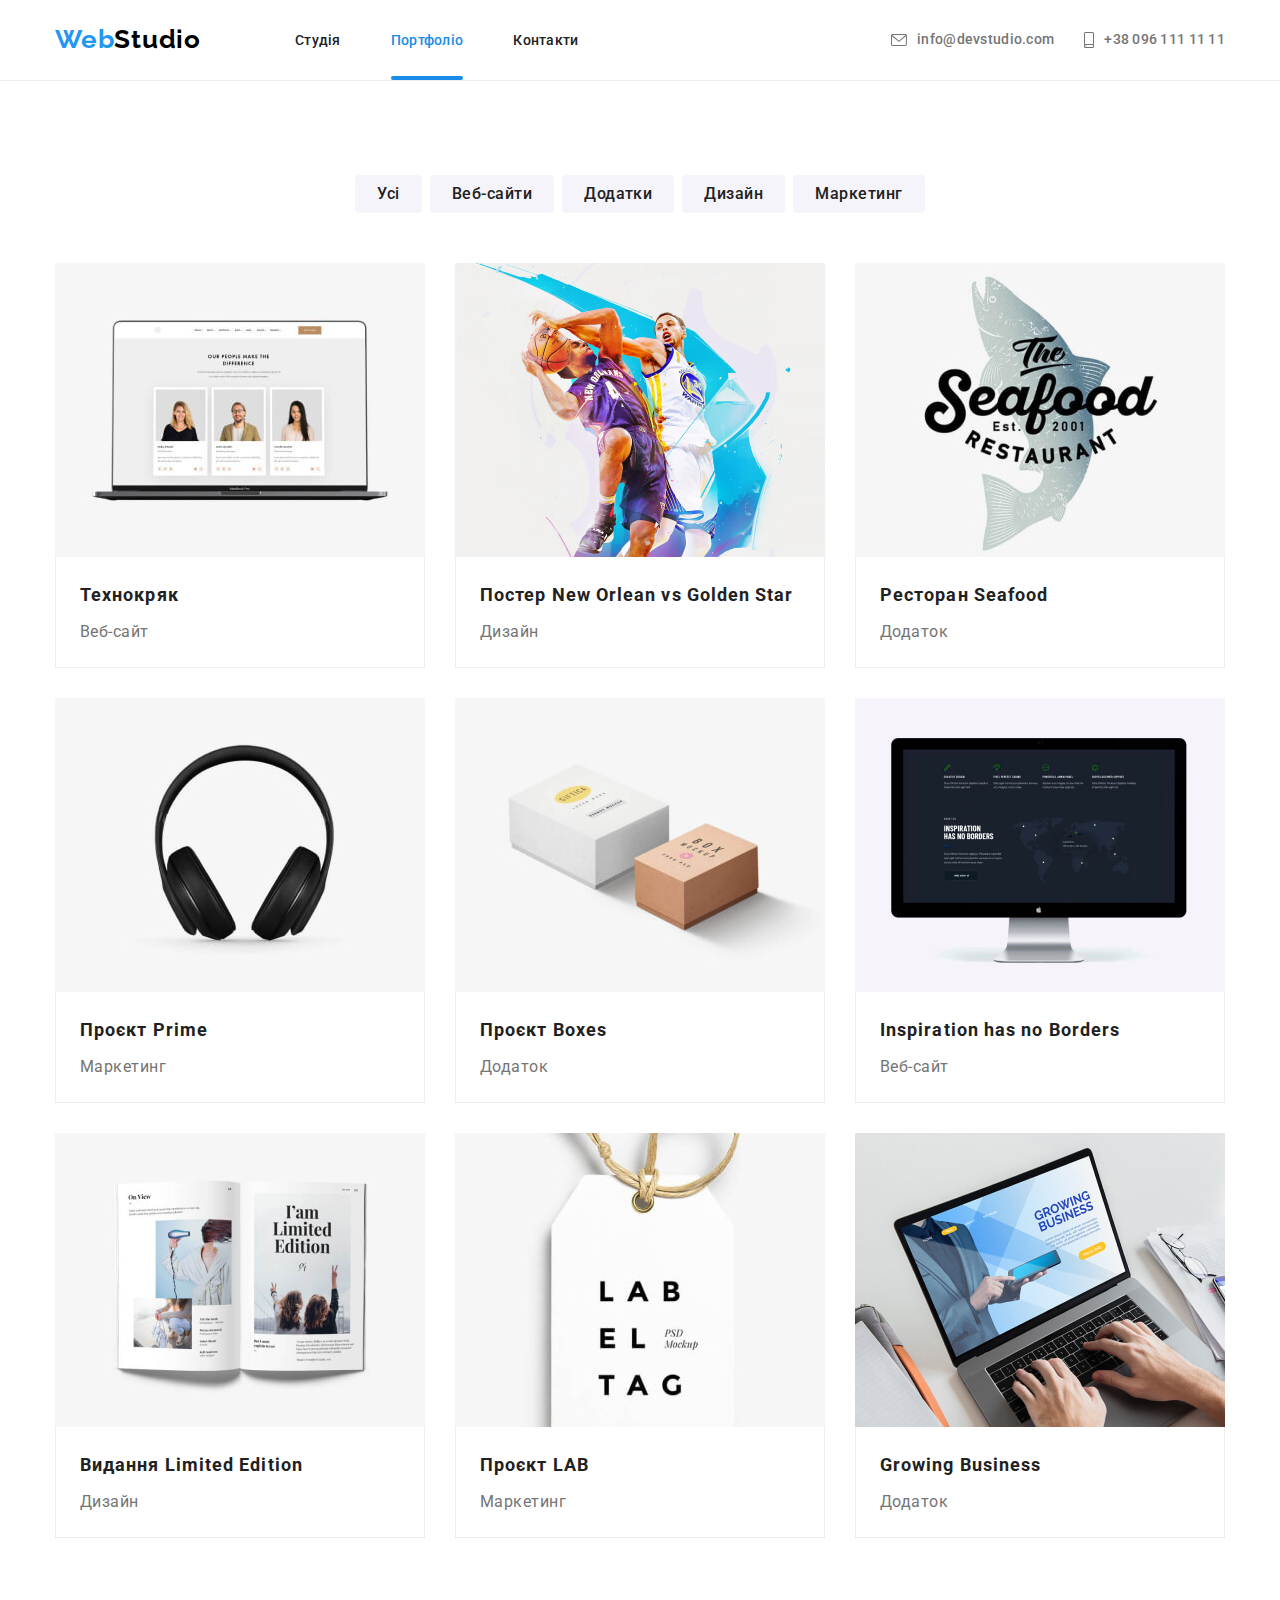
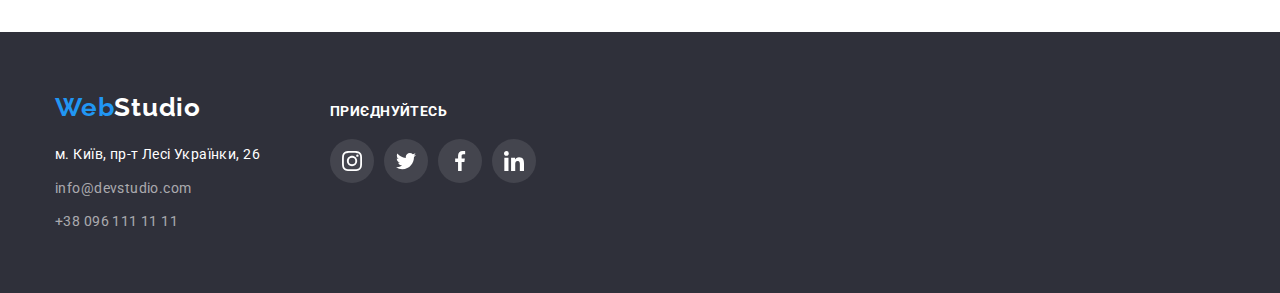
==== commit bc22cf77: "Add files via upload" ====
--- a/portfolio.html
+++ b/portfolio.html
@@ -29,7 +29,7 @@
             </a>
             <ul class="nav-item">
                 <li class="item"><a class="nav-item-text" href="./index.html">Студія</a></li>
-                <li class="item"><a class="nav-item-text" href="./portfolio.html">Портфоліо</a></li>
+                <li class="item"><a class="nav-item-text current" href="./portfolio.html">Портфоліо</a></li>
                 <li class="item"><a class="nav-item-text" href="#">Контакти</a></li>
             </ul>
 
@@ -76,15 +76,26 @@
 
             <ul class="img">
 
-                <li class="img-shad">
-                    <a class="img-shad-top" href="#" target="_blank">
-                        <img class="img-top" src="./img/texnocryk.jpg" alt="технокряк" width="370" height="294">
+
+
+                <li class="img-shad">
+                    <a class="img-shad-top" href="#" target="_blank">
+                        <div class="img-wrapper">
+
+                            <img class="img-top" src="./img/texnocryk.jpg" alt="технокряк" width="370" height="294">
+                            <p class="opis"> Ресурс пропонує комплексні пропозиції з різним рівнем функціоналу та
+                                сервісів. Все це дозволить відвідувачу отримати
+                                вичерпні відомості про компанію чи приватну особу.</p>
+                        </div>
                         <div class="img-structur">
                             <h3 class="project-text">Технокряк</h3>
                             <p class="work">Веб-сайт</p>
                         </div>
                     </a>
                 </li>
+
+
+
 
                 <li class="img-shad">
                     <a class="img-shad-top" href="#" target="_blank">
--- a/css/styles.css
+++ b/css/styles.css
@@ -9,6 +9,7 @@
   --best-color8: #ffffff;
   --best-color9: #ffffff99;
   --best-color10: #e60909;
+  animation-color11: cubic-bezier(0.4, 0, 0.2, 1), color 600ms linear;
 }
 
 /* reset */
@@ -70,6 +71,7 @@
   list-style-type: none;
 }
 .nav-item-text {
+  padding: 32px 0;
   font-family: "Roboto", sans-serif;
   text-decoration: none;
   color: var(--best-color3);
@@ -77,7 +79,24 @@
   font-size: 14px;
   line-height: 1.14;
   letter-spacing: 0.02em;
-}
+  transition: cubic-bezier(0.4, 0, 0.2, 1), color 250ms linear;
+}
+
+.nav-item-text.current {
+  color: #188ce8;
+  position: relative;
+}
+.current:after {
+  content: "";
+  position: absolute;
+  background: #188ce8;
+  border-radius: 2px;
+  height: 4px;
+  width: 100%;
+  left: 0%;
+  bottom: 0%;
+}
+
 .nav-item .item + .item {
   margin-left: 50px;
 }
@@ -95,17 +114,17 @@
   display: flex;
   align-items: center;
 }
-.conts .contacts-item + .contacts-item{
-margin-left: 30px;
+.conts .contacts-item + .contacts-item {
+  margin-left: 30px;
 }
 
 .conect-items {
   display: inline-block;
   text-decoration: none;
-  
 }
 
 .contacts-text {
+  padding: 32px 0;
   fill: #757575;
   display: flex;
   align-items: center;
@@ -117,8 +136,8 @@
   letter-spacing: 0.02em;
   text-align: left;
   color: var(--best-color4);
-}
-
+  transition: cubic-bezier(0.4, 0, 0.2, 1), color 250ms linear;
+}
 
 li.contacts-item {
   list-style-type: none;
@@ -128,10 +147,10 @@
   color: #757575;
   display: flex;
   align-items: center;
-}
-.wewr{
   margin-right: 10px;
-}
+  transition: cubic-bezier(0.4, 0, 0.2, 1), 250ms linear;
+}
+
 .contacts-text:hover {
   fill: #2196f3;
   color: var(--best-color1);
@@ -141,17 +160,27 @@
   fill: #2196f3;
   color: var(--best-color1);
 }
+
+/* Ефективні рішення для вашого бізнесу */
+
 .hero-section {
-}
-.hero-section {
-  background-color:#c4c4c4;
-  background-image:linear-gradient(rgba(47, 48, 58, 0.4), rgba( 47, 48, 58, 0.4)), url(../img/team.jpg);
+  background-repeat: no-repeat;
+  background-color: #c4c4c4;
+  background-image: linear-gradient(
+      rgba(47, 48, 58, 0.4),
+      rgba(47, 48, 58, 0.4)
+    ),
+    url(../img/team.jpg);
   border-top-width: 3px;
   display: block;
   text-align: center;
   padding-top: 200px;
   padding-bottom: 200px;
   margin: 0 auto;
+  width: 1600px;
+  height: 600px;
+  left: 0px;
+  top: 80px;
 }
 
 .hero-text {
@@ -166,7 +195,6 @@
   margin: auto;
 }
 
-/* Ефективні рішення для вашого бізнесу */
 .main-batton {
   background-color: var(--best-color6);
   display: block;
@@ -188,6 +216,7 @@
   margin-top: 30px;
   border: none;
   box-shadow: 0px 4px 4px rgba(0, 0, 0, 0.15);
+  transition: background-color 250ms linear;
 }
 .main-batton:focus {
   border-radius: 4px;
@@ -263,6 +292,9 @@
 
 .product-thumb {
   position: relative;
+  display: flex;
+  align-items: center;
+  justify-content: center;
 }
 
 .product-thumb::before {
@@ -275,11 +307,6 @@
   background-color: rgba(47, 48, 58, 0.8);
 }
 .decor-img {
-  width: 156px;
-  height: 16px;
-  display: inline-block;
-  bottom: 0%;
-
   font-family: "Roboto";
   font-style: normal;
   font-weight: 700;
@@ -288,8 +315,8 @@
   text-align: center;
   letter-spacing: 0.03em;
   text-transform: uppercase;
-
-  color: red;
+  bottom: 27px;
+  color: #ffffff;
 
   position: absolute;
 }
@@ -417,6 +444,9 @@
   display: flex;
   list-style-type: none;
   margin-bottom: 50px;
+}
+.batton-portfolio .qq + .qq {
+  margin-left: 8px;
 }
 .prodjects {
   padding-top: 94px;
@@ -454,13 +484,15 @@
   color: var(--best-color3);
   cursor: pointer;
   border: none;
+  transition: cubic-bezier(0.4, 0, 0.2, 1), color 250ms linear;
+}
+
+.portfolio-batton {
+  transition: background-color cubic-bezier(0.4, 0, 0.2, 1), 250ms linear;
 }
 .portfolio-batton:hover {
   box-shadow: 0px 3px 1px rgba(0, 0, 0, 0.1), 0px 1px 2px rgba(0, 0, 0, 0.08),
     0px 2px 2px rgba(0, 0, 0, 0.12);
-}
-.batton-portfolio .qq + .qq {
-  margin-left: 8px;
 }
 .portfolio-batton:focus {
   border-radius: 4px;
@@ -474,11 +506,55 @@
   list-style-type: none;
   gap: 30px;
 }
+.img-shad {
+  transition: cubic-bezier(0.4, 0, 0.2, 1), color 250ms linear;
+}
 .img-shad-top {
+  transition: box-shadow cubic-bezier(0.4, 0, 0.2, 1), 250ms linear;
   list-style-type: none;
   text-decoration: none;
   display: block;
 }
+
+.img-wrapper {
+  position: relative;
+  overflow: hidden;
+}
+
+.opis {
+  position: absolute;
+  width: 322px;
+  height: 168px;
+  left: 239px;
+  top: 323px;
+  font-family: "Roboto";
+  font-style: normal;
+  font-weight: 400;
+  font-size: 18px;
+  line-height: 28px;
+  letter-spacing: 0.03em;
+
+  top: 0;
+  left: 0;
+  width: 100%;
+  height: 100%;
+  color: #ffffff;
+  padding-top: 63px;
+  padding-left: 24px;
+  background-color: rgba(33, 150, 243, 0.9);
+  overflow: auto;
+  transform: translateY(100%);
+  transition: transform 250ms linear;
+}
+
+.img-shad-top:hover .opis {
+  transform: translateY(0%);
+}
+
+.img-shad-top:focus .opis {
+  transform: translateY(0%);
+}
+
 .img-shad-top:hover {
   box-shadow: 0px 1px 1px rgba(0, 0, 0, 0.12), 0px 4px 4px rgba(0, 0, 0, 0.06),
     1px 4px 6px rgba(0, 0, 0, 0.16);
@@ -578,6 +654,10 @@
   width: 170px;
   height: 92px;
 }
+.clients-link {
+  transition: fill cubic-bezier(0.4, 0, 0.2, 1), 250ms linear;
+}
+
 .clients-link:focus {
   border: 1px solid #2196f3;
   fill: #2196f3;
@@ -606,10 +686,14 @@
   height: 100%;
   background-color: #ffffff;
   border-radius: 50%;
-}
+  transition: background-color cubic-bezier(0.4, 0, 0.2, 1), 250ms linear;
+}
+
 .team-socials-icon {
   fill: #afb1b8;
-}
+  transition: fill cubic-bezier(0.4, 0, 0.2, 1), 250ms linear;
+}
+
 .team-socials-icon:hover {
   fill: #ffffff;
 }
@@ -632,9 +716,9 @@
 }
 
 .adress-items {
-margin-right: 70px;
-}
-.conect-items  {
+  margin-right: 70px;
+}
+.conect-items {
   color: white;
   text-transform: uppercase;
   font-family: Roboto;
@@ -658,6 +742,7 @@
   display: flex;
   padding: 12px;
   margin: 0px;
+  transition: background-color cubic-bezier(0.4, 0, 0.2, 1), 250ms linear;
 }
 .connect-link:hover {
   background-color: #2196f3;
@@ -665,3 +750,44 @@
 .connect-link:focus {
   background-color: #2196f3;
 }
+
+.backdrop {
+  position: fixed;
+  top: 0;
+  left: 0;
+  width: 100%;
+  height: 100%;
+  background: rgba(0, 0, 0, 0.2);
+  z-index: 100;
+  transition: opacity 250ms linear, visibility 250ms linear;
+}
+.backdrop.is-hidden {
+  visibility: hidden;
+  opacity: 0;
+  pointer-events: none;
+}
+.modal {
+  position: absolute;
+  width: 528px;
+  height: 581px;
+  background-color: #ffffff;
+  top: 50%;
+  left: 50%;
+  transform: translate(-50%, -50%);
+}
+.btn-modal-close {
+  position: absolute;
+  top: 8px;
+  right: 8px;
+  width: 30px;
+  height: 30px;
+  border: 1px solid rgba(0, 0, 0, 0.1);
+  background-color: transparent;
+  padding: 0;
+  border-radius: 50%;
+  display: flex;
+  justify-content: center;
+  align-items: center;
+}
+.modal-close-icon {
+}
--- a/css/styles.css
+++ b/css/styles.css
@@ -9,6 +9,7 @@
   --best-color8: #ffffff;
   --best-color9: #ffffff99;
   --best-color10: #e60909;
+  animation-color11: cubic-bezier(0.4, 0, 0.2, 1), color 600ms linear;
 }
 
 /* reset */
@@ -70,6 +71,7 @@
   list-style-type: none;
 }
 .nav-item-text {
+  padding: 32px 0;
   font-family: "Roboto", sans-serif;
   text-decoration: none;
   color: var(--best-color3);
@@ -77,7 +79,24 @@
   font-size: 14px;
   line-height: 1.14;
   letter-spacing: 0.02em;
-}
+  transition: cubic-bezier(0.4, 0, 0.2, 1), color 250ms linear;
+}
+
+.nav-item-text.current {
+  color: #188ce8;
+  position: relative;
+}
+.current:after {
+  content: "";
+  position: absolute;
+  background: #188ce8;
+  border-radius: 2px;
+  height: 4px;
+  width: 100%;
+  left: 0%;
+  bottom: 0%;
+}
+
 .nav-item .item + .item {
   margin-left: 50px;
 }
@@ -95,17 +114,17 @@
   display: flex;
   align-items: center;
 }
-.conts .contacts-item + .contacts-item{
-margin-left: 30px;
+.conts .contacts-item + .contacts-item {
+  margin-left: 30px;
 }
 
 .conect-items {
   display: inline-block;
   text-decoration: none;
-  
 }
 
 .contacts-text {
+  padding: 32px 0;
   fill: #757575;
   display: flex;
   align-items: center;
@@ -117,8 +136,8 @@
   letter-spacing: 0.02em;
   text-align: left;
   color: var(--best-color4);
-}
-
+  transition: cubic-bezier(0.4, 0, 0.2, 1), color 250ms linear;
+}
 
 li.contacts-item {
   list-style-type: none;
@@ -128,10 +147,10 @@
   color: #757575;
   display: flex;
   align-items: center;
-}
-.wewr{
   margin-right: 10px;
-}
+  transition: cubic-bezier(0.4, 0, 0.2, 1), 250ms linear;
+}
+
 .contacts-text:hover {
   fill: #2196f3;
   color: var(--best-color1);
@@ -141,17 +160,27 @@
   fill: #2196f3;
   color: var(--best-color1);
 }
+
+/* Ефективні рішення для вашого бізнесу */
+
 .hero-section {
-}
-.hero-section {
-  background-color:#c4c4c4;
-  background-image:linear-gradient(rgba(47, 48, 58, 0.4), rgba( 47, 48, 58, 0.4)), url(../img/team.jpg);
+  background-repeat: no-repeat;
+  background-color: #c4c4c4;
+  background-image: linear-gradient(
+      rgba(47, 48, 58, 0.4),
+      rgba(47, 48, 58, 0.4)
+    ),
+    url(../img/team.jpg);
   border-top-width: 3px;
   display: block;
   text-align: center;
   padding-top: 200px;
   padding-bottom: 200px;
   margin: 0 auto;
+  width: 1600px;
+  height: 600px;
+  left: 0px;
+  top: 80px;
 }
 
 .hero-text {
@@ -166,7 +195,6 @@
   margin: auto;
 }
 
-/* Ефективні рішення для вашого бізнесу */
 .main-batton {
   background-color: var(--best-color6);
   display: block;
@@ -188,6 +216,7 @@
   margin-top: 30px;
   border: none;
   box-shadow: 0px 4px 4px rgba(0, 0, 0, 0.15);
+  transition: background-color 250ms linear;
 }
 .main-batton:focus {
   border-radius: 4px;
@@ -263,6 +292,9 @@
 
 .product-thumb {
   position: relative;
+  display: flex;
+  align-items: center;
+  justify-content: center;
 }
 
 .product-thumb::before {
@@ -275,11 +307,6 @@
   background-color: rgba(47, 48, 58, 0.8);
 }
 .decor-img {
-  width: 156px;
-  height: 16px;
-  display: inline-block;
-  bottom: 0%;
-
   font-family: "Roboto";
   font-style: normal;
   font-weight: 700;
@@ -288,8 +315,8 @@
   text-align: center;
   letter-spacing: 0.03em;
   text-transform: uppercase;
-
-  color: red;
+  bottom: 27px;
+  color: #ffffff;
 
   position: absolute;
 }
@@ -417,6 +444,9 @@
   display: flex;
   list-style-type: none;
   margin-bottom: 50px;
+}
+.batton-portfolio .qq + .qq {
+  margin-left: 8px;
 }
 .prodjects {
   padding-top: 94px;
@@ -454,13 +484,15 @@
   color: var(--best-color3);
   cursor: pointer;
   border: none;
+  transition: cubic-bezier(0.4, 0, 0.2, 1), color 250ms linear;
+}
+
+.portfolio-batton {
+  transition: background-color cubic-bezier(0.4, 0, 0.2, 1), 250ms linear;
 }
 .portfolio-batton:hover {
   box-shadow: 0px 3px 1px rgba(0, 0, 0, 0.1), 0px 1px 2px rgba(0, 0, 0, 0.08),
     0px 2px 2px rgba(0, 0, 0, 0.12);
-}
-.batton-portfolio .qq + .qq {
-  margin-left: 8px;
 }
 .portfolio-batton:focus {
   border-radius: 4px;
@@ -474,11 +506,55 @@
   list-style-type: none;
   gap: 30px;
 }
+.img-shad {
+  transition: cubic-bezier(0.4, 0, 0.2, 1), color 250ms linear;
+}
 .img-shad-top {
+  transition: box-shadow cubic-bezier(0.4, 0, 0.2, 1), 250ms linear;
   list-style-type: none;
   text-decoration: none;
   display: block;
 }
+
+.img-wrapper {
+  position: relative;
+  overflow: hidden;
+}
+
+.opis {
+  position: absolute;
+  width: 322px;
+  height: 168px;
+  left: 239px;
+  top: 323px;
+  font-family: "Roboto";
+  font-style: normal;
+  font-weight: 400;
+  font-size: 18px;
+  line-height: 28px;
+  letter-spacing: 0.03em;
+
+  top: 0;
+  left: 0;
+  width: 100%;
+  height: 100%;
+  color: #ffffff;
+  padding-top: 63px;
+  padding-left: 24px;
+  background-color: rgba(33, 150, 243, 0.9);
+  overflow: auto;
+  transform: translateY(100%);
+  transition: transform 250ms linear;
+}
+
+.img-shad-top:hover .opis {
+  transform: translateY(0%);
+}
+
+.img-shad-top:focus .opis {
+  transform: translateY(0%);
+}
+
 .img-shad-top:hover {
   box-shadow: 0px 1px 1px rgba(0, 0, 0, 0.12), 0px 4px 4px rgba(0, 0, 0, 0.06),
     1px 4px 6px rgba(0, 0, 0, 0.16);
@@ -578,6 +654,10 @@
   width: 170px;
   height: 92px;
 }
+.clients-link {
+  transition: fill cubic-bezier(0.4, 0, 0.2, 1), 250ms linear;
+}
+
 .clients-link:focus {
   border: 1px solid #2196f3;
   fill: #2196f3;
@@ -606,10 +686,14 @@
   height: 100%;
   background-color: #ffffff;
   border-radius: 50%;
-}
+  transition: background-color cubic-bezier(0.4, 0, 0.2, 1), 250ms linear;
+}
+
 .team-socials-icon {
   fill: #afb1b8;
-}
+  transition: fill cubic-bezier(0.4, 0, 0.2, 1), 250ms linear;
+}
+
 .team-socials-icon:hover {
   fill: #ffffff;
 }
@@ -632,9 +716,9 @@
 }
 
 .adress-items {
-margin-right: 70px;
-}
-.conect-items  {
+  margin-right: 70px;
+}
+.conect-items {
   color: white;
   text-transform: uppercase;
   font-family: Roboto;
@@ -658,6 +742,7 @@
   display: flex;
   padding: 12px;
   margin: 0px;
+  transition: background-color cubic-bezier(0.4, 0, 0.2, 1), 250ms linear;
 }
 .connect-link:hover {
   background-color: #2196f3;
@@ -665,3 +750,44 @@
 .connect-link:focus {
   background-color: #2196f3;
 }
+
+.backdrop {
+  position: fixed;
+  top: 0;
+  left: 0;
+  width: 100%;
+  height: 100%;
+  background: rgba(0, 0, 0, 0.2);
+  z-index: 100;
+  transition: opacity 250ms linear, visibility 250ms linear;
+}
+.backdrop.is-hidden {
+  visibility: hidden;
+  opacity: 0;
+  pointer-events: none;
+}
+.modal {
+  position: absolute;
+  width: 528px;
+  height: 581px;
+  background-color: #ffffff;
+  top: 50%;
+  left: 50%;
+  transform: translate(-50%, -50%);
+}
+.btn-modal-close {
+  position: absolute;
+  top: 8px;
+  right: 8px;
+  width: 30px;
+  height: 30px;
+  border: 1px solid rgba(0, 0, 0, 0.1);
+  background-color: transparent;
+  padding: 0;
+  border-radius: 50%;
+  display: flex;
+  justify-content: center;
+  align-items: center;
+}
+.modal-close-icon {
+}
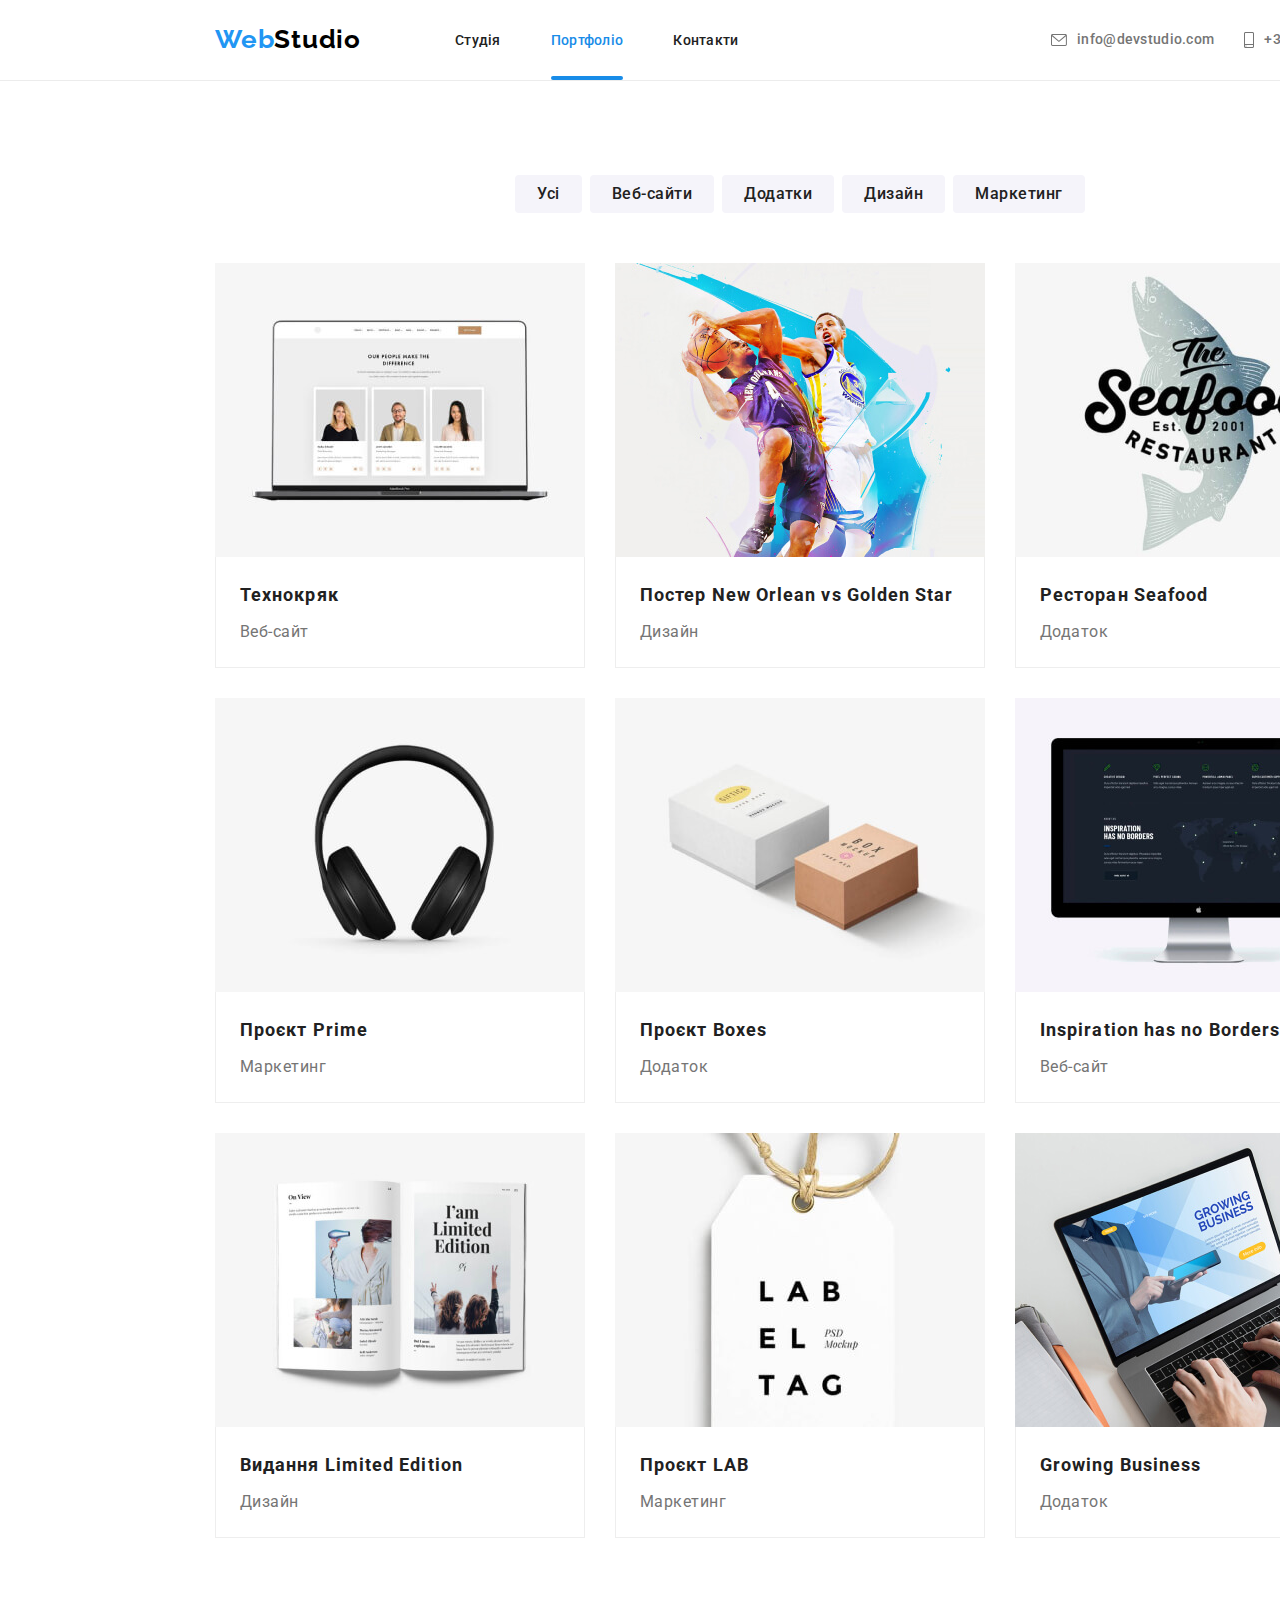
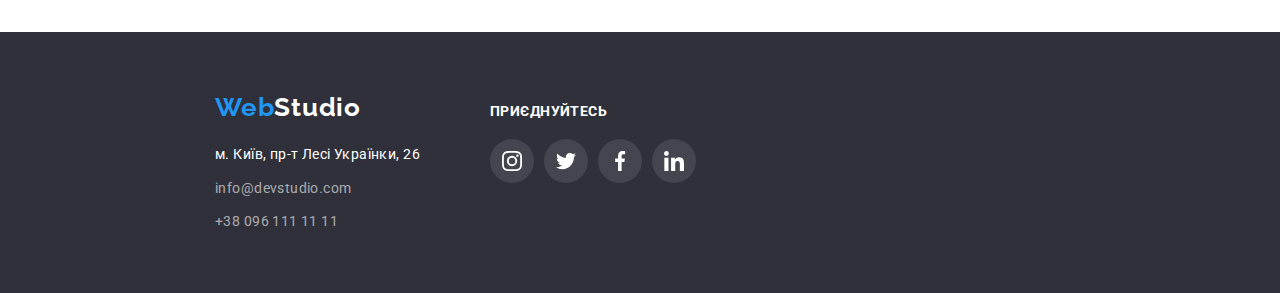
==== commit 057ebb66: "Add files via upload" ====
--- a/portfolio.html
+++ b/portfolio.html
@@ -34,14 +34,11 @@
             </ul>
 
             <ul class="conts">
-
                 <li class="contacts-item">
-
                     <a class="contacts-text" href="mailto:info@devstudio.com">
                         <svg class="icon-heder wewr " Width="16" Height="12">
                             <use href="./img/symbol-defs.svg#icon-mail"></use>
                         </svg>
-
                         info@devstudio.com
                     </a>
                 </li>
@@ -81,7 +78,6 @@
                 <li class="img-shad">
                     <a class="img-shad-top" href="#" target="_blank">
                         <div class="img-wrapper">
-
                             <img class="img-top" src="./img/texnocryk.jpg" alt="технокряк" width="370" height="294">
                             <p class="opis"> Ресурс пропонує комплексні пропозиції з різним рівнем функціоналу та
                                 сервісів. Все це дозволить відвідувачу отримати
@@ -99,7 +95,12 @@
 
                 <li class="img-shad">
                     <a class="img-shad-top" href="#" target="_blank">
-                        <img class="img-top" src="./img/basketball.jpg" alt="баскетбол" width="370" height="294">
+                        <div class="img-wrapper">
+                            <img class="img-top" src="./img/basketball.jpg" alt="баскетбол" width="370" height="294">
+                            <p class="opis"> Ресурс пропонує комплексні пропозиції з різним рівнем функціоналу та
+                                сервісів. Все це дозволить відвідувачу отримати
+                                вичерпні відомості про компанію чи приватну особу.</p>
+                        </div>
                         <div class="img-structur">
                             <h3 class="project-text">Постер New Orlean vs Golden Star</h3>
                             <p class="work">Дизайн</p>
@@ -110,7 +111,12 @@
 
                 <li class="img-shad">
                     <a class="img-shad-top" href="#" target="_blank">
-                        <img class="img-top" src="./img/seafood.jpg" alt="морськаеда" width="370" height="294">
+                        <div class="img-wrapper">
+                            <img class="img-top" src="./img/seafood.jpg" alt="морськаеда" width="370" height="294">
+                            <p class="opis"> Ресурс пропонує комплексні пропозиції з різним рівнем функціоналу та
+                                сервісів. Все це дозволить відвідувачу отримати
+                                вичерпні відомості про компанію чи приватну особу.</p>
+                        </div>
                         <div class="img-structur">
                             <h3 class="project-text">Ресторан Seafood</h3>
                             <p class="work">Додаток</p>
@@ -118,31 +124,45 @@
                     </a>
                 </li>
 
-                <li class="img-shad">
-                    <a class="img-shad-top" href="#" target="_blank">
-                        <img class="img-top" src="./img/headphones.jpg" alt="навушники" width="370" height="294">
+
+                <li class="img-shad">
+                    <a class="img-shad-top" href="#" target="_blank">
+                        <div class="img-wrapper">
+                            <img class="img-top" src="./img/headphones.jpg" alt="навушники" width="370" height="294">
+                            <p class="opis"> Ресурс пропонує комплексні пропозиції з різним рівнем функціоналу та
+                                сервісів. Все це дозволить відвідувачу отримати
+                                вичерпні відомості про компанію чи приватну особу.</p>
+                        </div>
                         <div class="img-structur">
                             <h3 class="project-text">Проєкт Prime</h3>
                             <p class="work">Маркетинг</p>
                         </div>
                     </a>
-
-                </li>
-
-                <li class="img-shad">
-                    <a class="img-shad-top" href="#" target="_blank">
-                        <img class="img-top" src="./img/boxes.jpg" alt="коробки" width="370" height="294">
+                </li>
+
+                <li class="img-shad">
+                    <a class="img-shad-top" href="#" target="_blank">
+                        <div class="img-wrapper">
+                            <img class="img-top" src="./img/boxes.jpg" alt="коробки" width="370" height="294">
+                            <p class="opis"> Ресурс пропонує комплексні пропозиції з різним рівнем функціоналу та
+                                сервісів. Все це дозволить відвідувачу отримати
+                                вичерпні відомості про компанію чи приватну особу.</p>
+                        </div>
                         <div class="img-structur">
                             <h3 class="project-text">Проєкт Boxes</h3>
                             <p class="work">Додаток</p>
                         </div>
                     </a>
-
-                </li>
-
-                <li class="img-shad">
-                    <a class="img-shad-top" href="#" target="_blank">
-                        <img class="img-top" src="./img/imac.jpg" alt="аймак" width="370" height="294">
+                </li>
+
+                <li class="img-shad">
+                    <a class="img-shad-top" href="#" target="_blank">
+                        <div class="img-wrapper">
+                            <img class="img-top" src="./img/imac.jpg" alt="аймак" width="370" height="294">
+                            <p class="opis"> Ресурс пропонує комплексні пропозиції з різним рівнем функціоналу та
+                                сервісів. Все це дозволить відвідувачу отримати
+                                вичерпні відомості про компанію чи приватну особу.</p>
+                        </div>
                         <div class="img-structur">
                             <h3 class="project-text">Inspiration has no Borders</h3>
                             <p class="work">Веб-сайт</p>
@@ -152,7 +172,12 @@
 
                 <li class="img-shad">
                     <a class="img-shad-top" href="#" target="_blank">
-                        <img class="img-top" src="./img/book.jpg" alt="книга" width="370" height="294">
+                        <div class="img-wrapper">
+                            <img class="img-top" src="./img/book.jpg" alt="книга" width="370" height="294">
+                            <p class="opis"> Ресурс пропонує комплексні пропозиції з різним рівнем функціоналу та
+                                сервісів. Все це дозволить відвідувачу отримати
+                                вичерпні відомості про компанію чи приватну особу.</p>
+                        </div>
                         <div class="img-structur">
                             <h3 class="project-text">Видання Limited Edition</h3>
                             <p class="work">Дизайн</p>
@@ -162,7 +187,12 @@
 
                 <li class="img-shad">
                     <a class="img-shad-top" href="#" target="_blank">
-                        <img class="img-top" src="./img/lab.jpg" alt="лаб" width="370" height="294">
+                        <div class="img-wrapper">
+                            <img class="img-top" src="./img/lab.jpg" alt="лаб" width="370" height="294">
+                            <p class="opis"> Ресурс пропонує комплексні пропозиції з різним рівнем функціоналу та
+                                сервісів. Все це дозволить відвідувачу отримати
+                                вичерпні відомості про компанію чи приватну особу.</p>
+                        </div>
                         <div class="img-structur">
                             <h3 class="project-text">Проєкт LAB</h3>
                             <p class="work">Маркетинг</p>
@@ -172,7 +202,12 @@
 
                 <li class="img-shad">
                     <a class="img-shad-top" href="#" target="_blank">
-                        <img class="img-top" src="./img/notebook.jpg" alt="ноутбук" width="370" height="294">
+                        <div class="img-wrapper">
+                            <img class="img-top" src="./img/notebook.jpg" alt="ноутбук" width="370" height="294">
+                            <p class="opis"> Ресурс пропонує комплексні пропозиції з різним рівнем функціоналу та
+                                сервісів. Все це дозволить відвідувачу отримати
+                                вичерпні відомості про компанію чи приватну особу.</p>
+                        </div>
                         <div class="img-structur">
                             <h3 class="project-text">Growing Business</h3>
                             <p class="work">Додаток</p>
--- a/css/styles.css
+++ b/css/styles.css
@@ -31,6 +31,7 @@
   text-decoration: none;
 }
 .border {
+  width: 1600px;
   border-bottom-width: 1px;
   border-bottom-style: solid;
   border-bottom-color: #ececec;
@@ -79,7 +80,7 @@
   font-size: 14px;
   line-height: 1.14;
   letter-spacing: 0.02em;
-  transition: cubic-bezier(0.4, 0, 0.2, 1), color 250ms linear;
+  transition: color 250ms cubic-bezier(0.4, 0, 0.2, 1);
 }
 
 .nav-item-text.current {
@@ -136,7 +137,7 @@
   letter-spacing: 0.02em;
   text-align: left;
   color: var(--best-color4);
-  transition: cubic-bezier(0.4, 0, 0.2, 1), color 250ms linear;
+  transition: color 250ms cubic-bezier(0.4, 0, 0.2, 1);
 }
 
 li.contacts-item {
@@ -148,7 +149,7 @@
   display: flex;
   align-items: center;
   margin-right: 10px;
-  transition: cubic-bezier(0.4, 0, 0.2, 1), 250ms linear;
+  transition: color 250ms cubic-bezier(0.4, 0, 0.2, 1);
 }
 
 .contacts-text:hover {
@@ -165,6 +166,7 @@
 
 .hero-section {
   background-repeat: no-repeat;
+  width: 1600px;
   background-color: #c4c4c4;
   background-image: linear-gradient(
       rgba(47, 48, 58, 0.4),
@@ -176,11 +178,6 @@
   text-align: center;
   padding-top: 200px;
   padding-bottom: 200px;
-  margin: 0 auto;
-  width: 1600px;
-  height: 600px;
-  left: 0px;
-  top: 80px;
 }
 
 .hero-text {
@@ -216,8 +213,9 @@
   margin-top: 30px;
   border: none;
   box-shadow: 0px 4px 4px rgba(0, 0, 0, 0.15);
-  transition: background-color 250ms linear;
-}
+  transition: background-color 250ms cubic-bezier(0.4, 0, 0.2, 1);
+}
+
 .main-batton:focus {
   border-radius: 4px;
   background-color: #188ce8;
@@ -236,6 +234,7 @@
   list-style-type: none;
 }
 .peculiarities {
+  width: 1600px;
   padding-bottom: 94px;
   padding-top: 94px;
   display: block;
@@ -251,6 +250,7 @@
   border-radius: 4px;
 }
 .What {
+  width: 1600px;
   padding-bottom: 94px;
 }
 .h3-text {
@@ -324,6 +324,7 @@
 /* Наша команда*/
 
 .team {
+  width: 1600px;
   padding-top: 94px;
   padding-bottom: 94px;
 }
@@ -449,6 +450,7 @@
   margin-left: 8px;
 }
 .prodjects {
+  width: 1600px;
   padding-top: 94px;
   padding-bottom: 94px;
 }
@@ -484,11 +486,11 @@
   color: var(--best-color3);
   cursor: pointer;
   border: none;
-  transition: cubic-bezier(0.4, 0, 0.2, 1), color 250ms linear;
+  transition: color 250ms cubic-bezier(0.4, 0, 0.2, 1);
 }
 
 .portfolio-batton {
-  transition: background-color cubic-bezier(0.4, 0, 0.2, 1), 250ms linear;
+  transition: background-color 250ms cubic-bezier(0.4, 0, 0.2, 1);
 }
 .portfolio-batton:hover {
   box-shadow: 0px 3px 1px rgba(0, 0, 0, 0.1), 0px 1px 2px rgba(0, 0, 0, 0.08),
@@ -507,10 +509,10 @@
   gap: 30px;
 }
 .img-shad {
-  transition: cubic-bezier(0.4, 0, 0.2, 1), color 250ms linear;
+  transition: color 250ms cubic-bezier(0.4, 0, 0.2, 1);
 }
 .img-shad-top {
-  transition: box-shadow cubic-bezier(0.4, 0, 0.2, 1), 250ms linear;
+  transition: box-shadow 250ms cubic-bezier(0.4, 0, 0.2, 1);
   list-style-type: none;
   text-decoration: none;
   display: block;
@@ -625,6 +627,7 @@
 /* постійнй кклієнти*/
 
 .ikn {
+  width: 1600px;
   padding-top: 94px;
   padding-bottom: 94px;
 }
@@ -655,7 +658,8 @@
   height: 92px;
 }
 .clients-link {
-  transition: fill cubic-bezier(0.4, 0, 0.2, 1), 250ms linear;
+  transition: fill 250ms cubic-bezier(0.4, 0, 0.2, 1),
+    border-color 250ms cubic-bezier(0.4, 0, 0.2, 1);
 }
 
 .clients-link:focus {
@@ -686,12 +690,12 @@
   height: 100%;
   background-color: #ffffff;
   border-radius: 50%;
-  transition: background-color cubic-bezier(0.4, 0, 0.2, 1), 250ms linear;
+  transition: background-color 250ms cubic-bezier(0.4, 0, 0.2, 1);
 }
 
 .team-socials-icon {
   fill: #afb1b8;
-  transition: fill cubic-bezier(0.4, 0, 0.2, 1), 250ms linear;
+  transition: fill 250ms cubic-bezier(0.4, 0, 0.2, 1);
 }
 
 .team-socials-icon:hover {
@@ -715,6 +719,9 @@
   align-items: baseline;
 }
 
+.address {
+  width: 1600px;
+}
 .adress-items {
   margin-right: 70px;
 }
@@ -742,7 +749,7 @@
   display: flex;
   padding: 12px;
   margin: 0px;
-  transition: background-color cubic-bezier(0.4, 0, 0.2, 1), 250ms linear;
+  transition: background-color 250ms cubic-bezier(0.4, 0, 0.2, 1);
 }
 .connect-link:hover {
   background-color: #2196f3;
--- a/css/styles.css
+++ b/css/styles.css
@@ -31,6 +31,7 @@
   text-decoration: none;
 }
 .border {
+  width: 1600px;
   border-bottom-width: 1px;
   border-bottom-style: solid;
   border-bottom-color: #ececec;
@@ -79,7 +80,7 @@
   font-size: 14px;
   line-height: 1.14;
   letter-spacing: 0.02em;
-  transition: cubic-bezier(0.4, 0, 0.2, 1), color 250ms linear;
+  transition: color 250ms cubic-bezier(0.4, 0, 0.2, 1);
 }
 
 .nav-item-text.current {
@@ -136,7 +137,7 @@
   letter-spacing: 0.02em;
   text-align: left;
   color: var(--best-color4);
-  transition: cubic-bezier(0.4, 0, 0.2, 1), color 250ms linear;
+  transition: color 250ms cubic-bezier(0.4, 0, 0.2, 1);
 }
 
 li.contacts-item {
@@ -148,7 +149,7 @@
   display: flex;
   align-items: center;
   margin-right: 10px;
-  transition: cubic-bezier(0.4, 0, 0.2, 1), 250ms linear;
+  transition: color 250ms cubic-bezier(0.4, 0, 0.2, 1);
 }
 
 .contacts-text:hover {
@@ -165,6 +166,7 @@
 
 .hero-section {
   background-repeat: no-repeat;
+  width: 1600px;
   background-color: #c4c4c4;
   background-image: linear-gradient(
       rgba(47, 48, 58, 0.4),
@@ -176,11 +178,6 @@
   text-align: center;
   padding-top: 200px;
   padding-bottom: 200px;
-  margin: 0 auto;
-  width: 1600px;
-  height: 600px;
-  left: 0px;
-  top: 80px;
 }
 
 .hero-text {
@@ -216,8 +213,9 @@
   margin-top: 30px;
   border: none;
   box-shadow: 0px 4px 4px rgba(0, 0, 0, 0.15);
-  transition: background-color 250ms linear;
-}
+  transition: background-color 250ms cubic-bezier(0.4, 0, 0.2, 1);
+}
+
 .main-batton:focus {
   border-radius: 4px;
   background-color: #188ce8;
@@ -236,6 +234,7 @@
   list-style-type: none;
 }
 .peculiarities {
+  width: 1600px;
   padding-bottom: 94px;
   padding-top: 94px;
   display: block;
@@ -251,6 +250,7 @@
   border-radius: 4px;
 }
 .What {
+  width: 1600px;
   padding-bottom: 94px;
 }
 .h3-text {
@@ -324,6 +324,7 @@
 /* Наша команда*/
 
 .team {
+  width: 1600px;
   padding-top: 94px;
   padding-bottom: 94px;
 }
@@ -449,6 +450,7 @@
   margin-left: 8px;
 }
 .prodjects {
+  width: 1600px;
   padding-top: 94px;
   padding-bottom: 94px;
 }
@@ -484,11 +486,11 @@
   color: var(--best-color3);
   cursor: pointer;
   border: none;
-  transition: cubic-bezier(0.4, 0, 0.2, 1), color 250ms linear;
+  transition: color 250ms cubic-bezier(0.4, 0, 0.2, 1);
 }
 
 .portfolio-batton {
-  transition: background-color cubic-bezier(0.4, 0, 0.2, 1), 250ms linear;
+  transition: background-color 250ms cubic-bezier(0.4, 0, 0.2, 1);
 }
 .portfolio-batton:hover {
   box-shadow: 0px 3px 1px rgba(0, 0, 0, 0.1), 0px 1px 2px rgba(0, 0, 0, 0.08),
@@ -507,10 +509,10 @@
   gap: 30px;
 }
 .img-shad {
-  transition: cubic-bezier(0.4, 0, 0.2, 1), color 250ms linear;
+  transition: color 250ms cubic-bezier(0.4, 0, 0.2, 1);
 }
 .img-shad-top {
-  transition: box-shadow cubic-bezier(0.4, 0, 0.2, 1), 250ms linear;
+  transition: box-shadow 250ms cubic-bezier(0.4, 0, 0.2, 1);
   list-style-type: none;
   text-decoration: none;
   display: block;
@@ -625,6 +627,7 @@
 /* постійнй кклієнти*/
 
 .ikn {
+  width: 1600px;
   padding-top: 94px;
   padding-bottom: 94px;
 }
@@ -655,7 +658,8 @@
   height: 92px;
 }
 .clients-link {
-  transition: fill cubic-bezier(0.4, 0, 0.2, 1), 250ms linear;
+  transition: fill 250ms cubic-bezier(0.4, 0, 0.2, 1),
+    border-color 250ms cubic-bezier(0.4, 0, 0.2, 1);
 }
 
 .clients-link:focus {
@@ -686,12 +690,12 @@
   height: 100%;
   background-color: #ffffff;
   border-radius: 50%;
-  transition: background-color cubic-bezier(0.4, 0, 0.2, 1), 250ms linear;
+  transition: background-color 250ms cubic-bezier(0.4, 0, 0.2, 1);
 }
 
 .team-socials-icon {
   fill: #afb1b8;
-  transition: fill cubic-bezier(0.4, 0, 0.2, 1), 250ms linear;
+  transition: fill 250ms cubic-bezier(0.4, 0, 0.2, 1);
 }
 
 .team-socials-icon:hover {
@@ -715,6 +719,9 @@
   align-items: baseline;
 }
 
+.address {
+  width: 1600px;
+}
 .adress-items {
   margin-right: 70px;
 }
@@ -742,7 +749,7 @@
   display: flex;
   padding: 12px;
   margin: 0px;
-  transition: background-color cubic-bezier(0.4, 0, 0.2, 1), 250ms linear;
+  transition: background-color 250ms cubic-bezier(0.4, 0, 0.2, 1);
 }
 .connect-link:hover {
   background-color: #2196f3;
